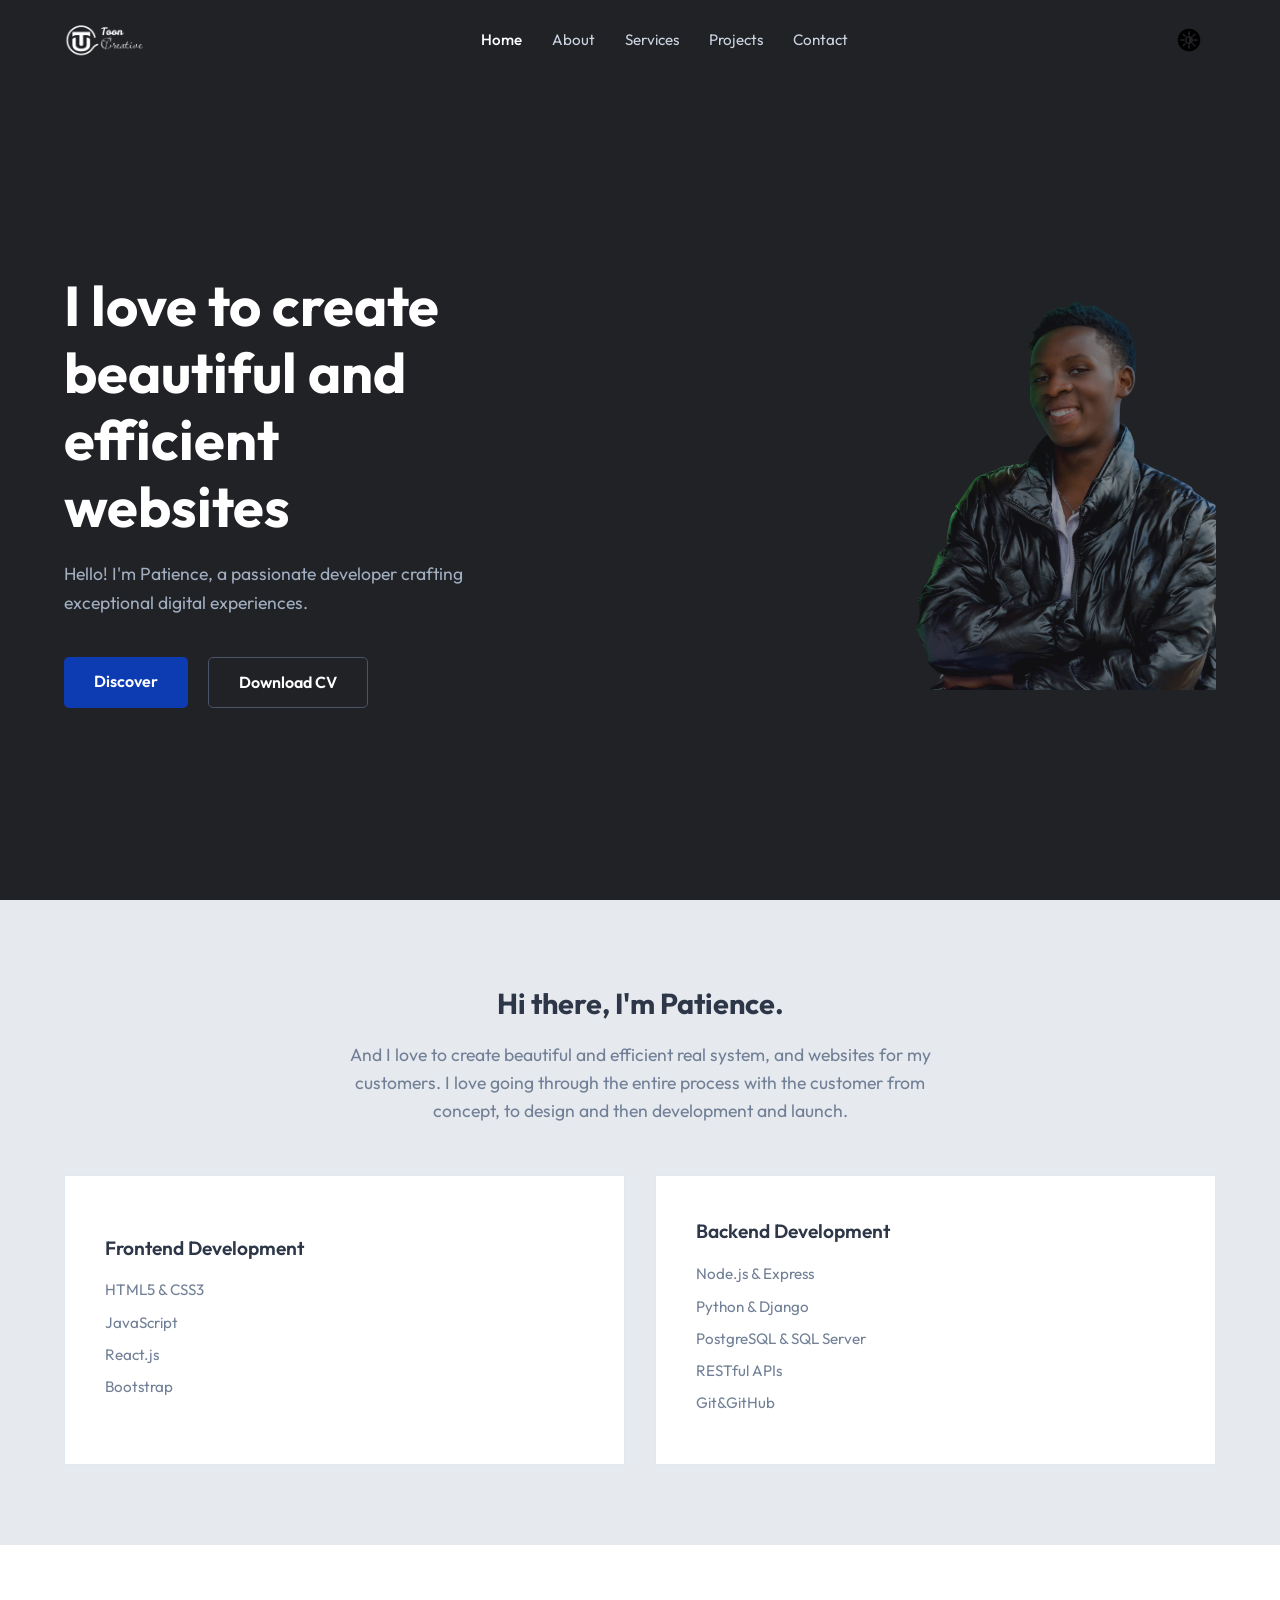
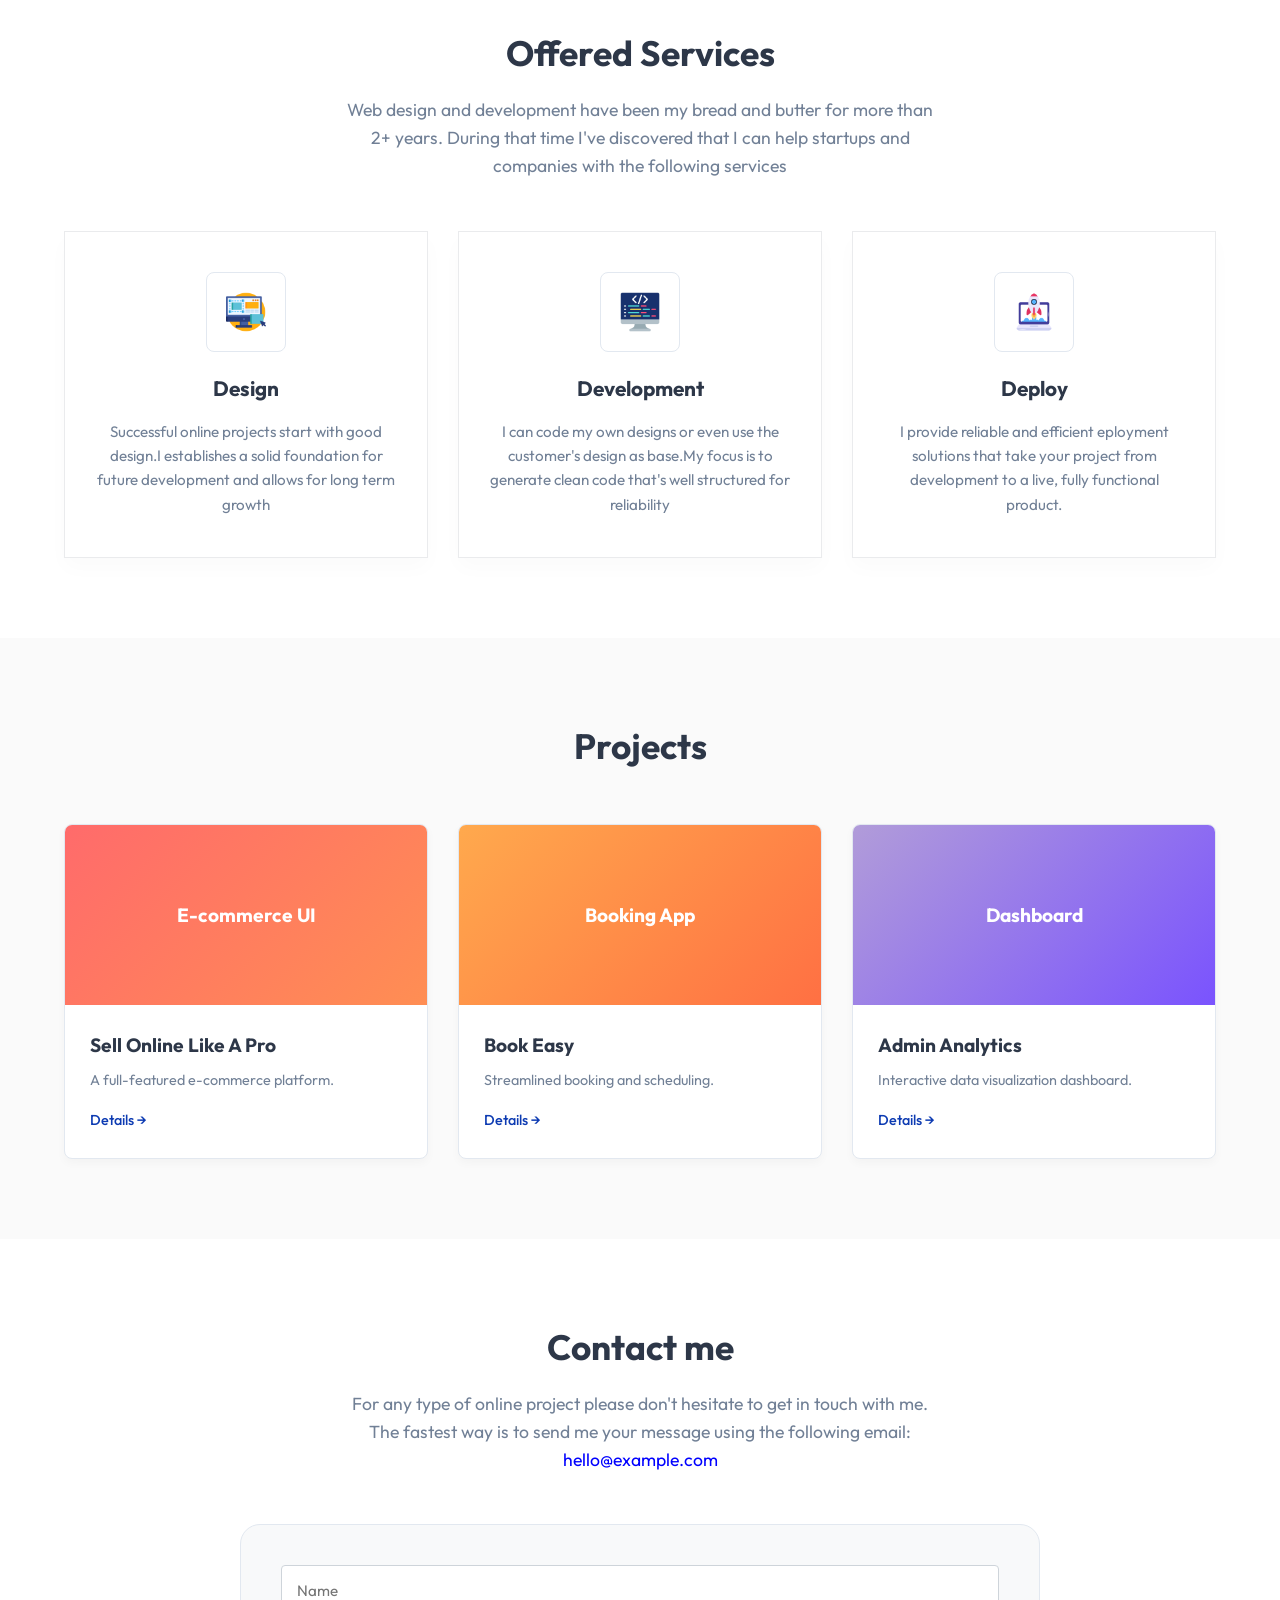
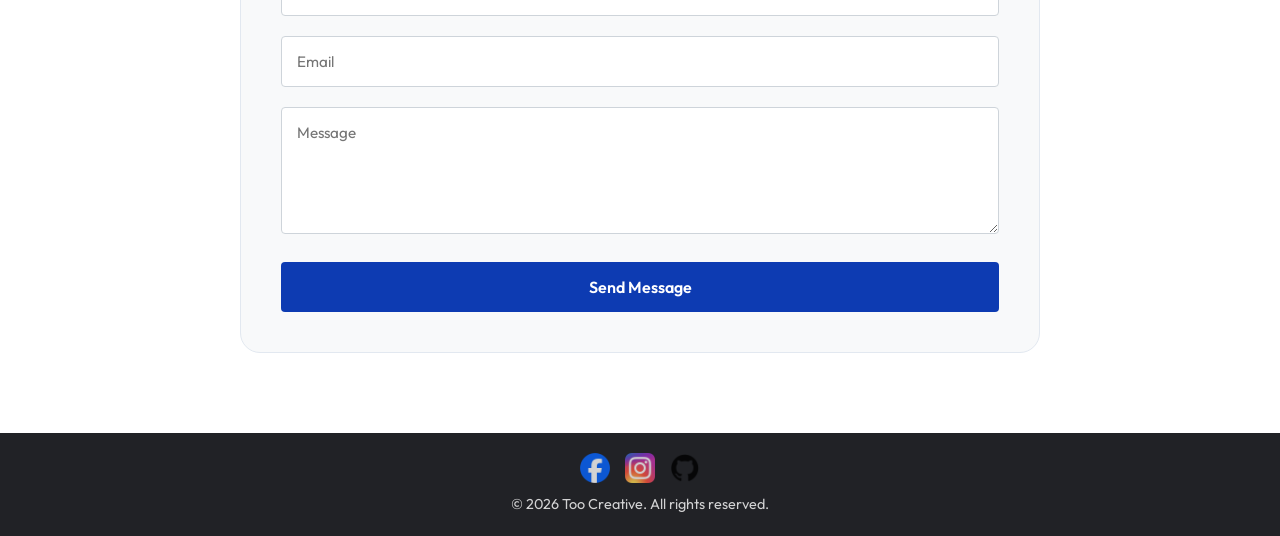
==== projcet.html @ c30c7348 "feat: initialize personal portfolio website with responsive layout" ====
<!DOCTYPE html>
<html lang="en">
<head>
    <meta charset="UTF-8">
    <meta name="viewport" content="width=device-width, initial-scale=1.0">
    <link rel="preconnect" href="https://fonts.googleapis.com">
    <link rel="preconnect" href="https://fonts.gstatic.com" crossorigin>
    <link href="https://fonts.googleapis.com/css2?family=Outfit:wght@300;400;500;600;700&display=swap" rel="stylesheet">
    <link rel="stylesheet" href="style.css">
    <title>Portfolio - Patience</title>
</head>
<body >
    <!-- Navbar -->
    <nav class="nav-bar">
        <div class="container nav-container">
            <div class="logo">
                <img src="images/Screenshot 2026-04-03 215247.png" alt="Logo">
            </div>
            
            <div class="nav-links">
                <a href="#home" class="link active">Home</a>
                <a href="#about" class="link">About</a>
                <a href="#services" class="link">Services</a>
                <a href="#projects" class="link">Projects</a>
                <a href="#contact" class="link">Contact</a>
            </div>
            <div class="nav-actions">
                <button class="theme-toggle" aria-label="Toggle Theme" style="background: none; border: none; cursor: pointer; color: white; display:flex; align-items:center; margin-right: 15px;">
                    <img id="theme-icon" src="images/mode.png" alt="Toggle Theme" style="width: 24px; height: auto;">
                </button>
                <button class="menu-toggle" aria-label="Toggle Menu">
                    <span></span>
                    <span></span>
                    <span></span>
                </button>
            </div>
        </div>
    </nav>

    <!-- Hero Section -->
    <section id="home" class="hero">
        <div class="container hero-container">
            <div class="hero-content">
                <h1>I love to create<br>beautiful and<br>efficient websites</h1>
                <p>Hello! I'm Patience, a passionate developer crafting exceptional digital experiences.</p>
                <div class="btn-group">
                    <a href="#projects" class="btn btn-primary">Discover</a>
                    <a href="#" class="btn btn-secondary">Download CV</a>
                </div>
            </div>
            <div class="hero-image">
                <img src="images/Image portfolio.jpg" alt="Patience Portrait">
            </div>
        </div>
    </section>

    <!-- Skills Section -->
    <section id="about" class="skills section-padding">
        <div class="container">
            <div class="section-title">
                <h2>Hi there, I'm Patience.</h2>
                <p>And I love to create beautiful and efficient real system, and websites for my customers. I love going through the entire process with the customer from concept, to design and then development and launch.</p>
            </div>
            
            <div class="skills-grid">
                <div class="skill-card">
                    <h3>Frontend Development</h3>
                    <ul>
                        <li>HTML5 & CSS3</li>
                        <li>JavaScript</li>
                        <li>React.js</li>
                        <li>Bootstrap</li>
                    </ul>
                </div>
                <div class="skill-card">
                    <h3>Backend Development</h3>
                    <ul>
                        <li>Node.js & Express</li>
                        <li>Python & Django</li>
                        <li>PostgreSQL & SQL Server</li>
                        <li>RESTful APIs</li>
                        <li>Git&GitHub</li>
                    </ul>
                </div>
            </div>
        </div>
    </section>

    <!-- Services Section -->
    <section id="services" class="services section-padding">
        <div class="container">
            <div class="section-title">
                <h2>Offered Services</h2>
                <p>Web design and development have been my bread and butter for more than 2+ years. During that time I've discovered that 
                    I can help startups and companies with the following services</p>
            </div>
            <div class="services-grid">
                <div class="service-card">
                    <div class="service-icon"><img src="images/ux.png" alt="Design" style="width:40px; height:auto;"></div>
                    <h3>Design</h3>
                    <p>Successful online projects start with good design.I establishes a solid foundation for future development and allows for long term growth</p>
                </div>
                <div class="service-card">
                    <div class="service-icon"><img src="images/programming.png" alt="Development" style="width:40px; height:auto;"></div>
                    <h3>Development</h3>
                    <p>I can code my own designs or even use the customer's design as base.My focus is to generate clean code that's well structured for reliability</p>
                </div>
                <div class="service-card">
                    <div class="service-icon"><img src="images/launch.png" alt="Deploy" style="width:40px; height:auto;"></div>
                    <h3>Deploy</h3>
                    <p>I provide reliable and efficient eployment solutions that take your project from development to a live, fully functional product.</p>
                </div>
            </div>
        </div>
    </section>

    <!-- Projects Section -->
    <section id="projects" class="projects section-padding">
        <div class="container">
            <div class="section-title">
                <h2>Projects</h2>
            </div>
            <div class="projects-grid">
                <div class="project-card">
                    <div class="project-img bg-pink">
                        <div class="placeholder">E-commerce UI</div>
                    </div>
                    <div class="project-info">
                        <h3>Sell Online Like A Pro</h3>
                        <p>A full-featured e-commerce platform.</p>
                        <a href="#" class="details-link">Details →</a>
                    </div>
                </div>
                <div class="project-card">
                    <div class="project-img bg-orange">
                        <div class="placeholder">Booking App</div>
                    </div>
                    <div class="project-info">
                        <h3>Book Easy</h3>
                        <p>Streamlined booking and scheduling.</p>
                        <a href="#" class="details-link">Details →</a>
                    </div>
                </div>
                <div class="project-card">
                    <div class="project-img bg-purple">
                        <div class="placeholder">Dashboard</div>
                    </div>
                    <div class="project-info">
                        <h3>Admin Analytics</h3>
                        <p>Interactive data visualization dashboard.</p>
                        <a href="#" class="details-link">Details →</a>
                    </div>
                </div>
            </div>
        </div>
    </section>

    <!-- Contact Section -->
    <section id="contact" class="contact section-padding">
        <div class="container">
            <div class="section-title">
                <h2>Contact me</h2>
                <p>For any type of online project please don't hesitate to get in touch with me. The fastest way is to send me your message using the following email: <a href="mailto:hello@example.com" style="color: blue;">hello@example.com</a></p>
            </div>
            <div class="contact-form-container">
                <form class="contact-form">
                    <div class="form-group">
                        <input type="text" placeholder="Name" required>
                    </div>
                    <div class="form-group">
                        <input type="email" placeholder="Email" required>
                    </div>
                    <div class="form-group">
                        <textarea placeholder="Message" rows="5" required></textarea>
                    </div>
                    <button type="submit" class="btn btn-primary submit-btn">Send Message</button>
                </form>
            </div>
        </div>
    </section>

    <!-- Footer -->
    <footer>
        <div class="container footer-container">
            <div class="social-links" style="display: flex; gap: 15px; align-items: center;">
                <a href="#" aria-label="Facebook"><img src="images/facebook-round-color-icon.png" alt="Facebook" style="width: 30px; height: auto;"></a>
                <a href="#" aria-label="Instagram"><img src="images/ig-instagram-icon.png" alt="Instagram" style="width: 30px; height: auto;"></a>
                <a href="#" aria-label="GitHub"><img src="images/github-icon.png" alt="GitHub" style="width: 30px; height: auto;"></a>
            </div>
            <p>&copy; 2026 Too Creative. All rights reserved.</p>
        </div>
    </footer>
    <script src="images/index.js"></script>

</body>
</html>
---- style.css ----
:root {
    --bg-dark: #212226;
    --bg-light-grey: #F8F9FA;
    --bg-white: #FFFFFF;
    
    --text-dark: #2D3748;
    --text-light: #FFFFFF;
    --text-muted: #718096;
    
    --primary-blue: #0D3BB2;
    --primary-blue-hover: #1e52d8;
    --btn-dark: #212226;
    
    --border-color: #E2E8F0;
    --card-shadow: 0 4px 6px rgba(0, 0, 0, 0.05);
    
    font-size: 16px;
    scroll-behavior: smooth;
}

* {
    margin: 0;
    padding: 0;
    box-sizing: border-box;
    font-family: 'Outfit', sans-serif;
}

body {
    background-color: var(--bg-white);
    color: var(--text-dark);
    line-height: 1.6;
    overflow-x: hidden;
}

a {
    text-decoration: none;
    color: inherit;
    transition: all 0.3s ease;
}

ul {
    list-style: none;
}

img {
    max-width: 100%;
    height: auto;
    display: block;
}

.container {
    width: 90%;
    max-width: 1200px;
    margin: 0 auto;
}

.section-padding {
    padding: 80px 0;
}

.section-title {
    text-align: center;
    margin-bottom: 50px;
}

.section-title h2 {
    font-size: 2.2rem;
    margin-bottom: 15px;
    font-weight: 700;
    color: var(--text-dark);
}

.section-title p {
    color: var(--text-muted);
    font-size: 1.1rem;
    max-width: 600px;
    margin: 0 auto;
}

/* Navbar */
.nav-bar {
    position: absolute;
    top: 0;
    left: 0;
    width: 100%;
    background-color: transparent;
    z-index: 1000;
}

.nav-container {
    display: flex;
    justify-content: space-between;
    align-items: center;
    height: 80px;
}

.logo {
    display: flex;
    align-items: center;
    gap: 10px;
}

.logo img {
    height: 40px;
    width: auto;
    object-fit: contain;
}

.logo-text {
    font-size: 1.2rem;
    font-weight: 600;
    color: var(--text-light);
}

.nav-links {
    display: flex;
    gap: 30px;
}

.link {
    font-weight: 400;
    color: #cbd5e1;
    font-size: 0.95rem;
}

.link:hover, .link.active {
    color: var(--text-light);
    font-weight: 500;
}

/* Menu Toggle (Mobile) */
.menu-toggle {
    display: none;
    background: transparent;
    border: none;
    cursor: pointer;
    flex-direction: column;
    gap: 6px;
}

.menu-toggle span {
    width: 30px;
    height: 3px;
    background-color: var(--text-light);
    border-radius: 3px;
    transition: all 0.3s;
}

.theme-toggle:hover {
    transform: scale(1.1);
}

.nav-actions {
    display: flex;
    align-items: center;
    gap: 15px; /* Spacing between toggle and menu on mobile */
}

/* Hero Section */
.hero {
    min-height: 100vh;
    display: flex;
    align-items: center;
    background-color: var(--bg-dark);
    color: var(--text-light);
    padding-top: 80px;
}

.hero-container {
    display: flex;
    align-items: center;
    justify-content: space-between;
    gap: 50px;
}

.hero-content {
    flex: 1;
    width: 100%;
}

.hero-content h1 {
    font-size: 3.5rem;
    line-height: 1.2;
    margin-bottom: 20px;
    font-weight: 700;
    color: var(--text-light);
}

.hero-content p {
    font-size: 1.1rem;
    color: #a0aec0;
    margin-bottom: 40px;
    max-width: 500px;
}

.btn-group {
    display: flex;
    gap: 20px;
}

.btn {
    padding: 12px 30px;
    border-radius: 5px;
    font-weight: 600;
    font-size: 1rem;
    cursor: pointer;
    text-align: center;
    border: none;
    transition: all 0.3s;
}

.btn-primary {
    background-color: var(--primary-blue);
    color: var(--text-light);
}

.btn-primary:hover {
    background-color: var(--primary-blue-hover);
}

.btn-secondary {
    background-color: var(--btn-dark);
    color: var(--text-light);
    border: 1px solid #4a5568;
}

.btn-secondary:hover {
    background-color: #2d3748;
}

.hero-image {
    flex: 1.5;
    display: flex;
    justify-content: flex-end;
    align-items: flex-end; 
}

.hero-image img {
    width: 100%;
    max-width: 600px;
    height: auto;
    object-fit: contain;
}

/* Skills Section */
.skills {
    background-color: #E6E9EE; 
}

.skills .section-title h2 {
    color: var(--text-dark);
    font-size: 1.8rem;
}

.skills .section-title p {
    color: var(--text-muted);
}

.skills-grid {
    display: grid;
    grid-template-columns: repeat(auto-fit, minmax(300px, 1fr));
    gap: 30px;
}

.skill-card {
    background-color: var(--bg-white);
    padding: 40px;
    border-radius: 0;
    border: 1px solid var(--border-color);
    box-shadow: none;
    display: flex;
    flex-direction: column;
    justify-content: center;
    align-items: flex-start;
}

.skill-card h3 {
    margin-bottom: 15px;
    font-size: 1.2rem;
    color: var(--text-dark);
    font-weight: 600;
}

.skill-card ul li {
    font-size: 0.95rem;
    margin-bottom: 8px;
    color: var(--text-muted);
}

/* Services */
.services {
    background-color: var(--bg-white);
}

.services-grid {
    display: grid;
    grid-template-columns: repeat(3, 1fr);
    gap: 30px;
}

.service-card {
    background-color: var(--bg-white);
    padding: 40px 30px;
    border-radius: 0;
    text-align: center;
    border: 1px solid #eaebed;
    box-shadow: 0 10px 20px rgba(0,0,0,0.02);
}

.service-icon {
    font-size: 2.5rem;
    margin-bottom: 20px;
    display: inline-flex;
    justify-content: center;
    align-items: center;
    width: 80px;
    height: 80px;
    border: 1px solid var(--border-color);
    border-radius: 8px;
}

.service-card h3 {
    margin-bottom: 15px;
    font-size: 1.3rem;
    color: var(--text-dark);
}

.service-card p {
    color: var(--text-muted);
    font-size: 0.95rem;
}

/* Projects */
.projects {
    background-color: #FAFAFA; /* Very light background for contrast */
}

.projects-grid {
    display: grid;
    grid-template-columns: repeat(auto-fit, minmax(300px, 1fr));
    gap: 30px;
}

.project-card {
    background-color: var(--bg-white);
    border-radius: 8px;
    overflow: hidden;
    border: 1px solid var(--border-color);
    box-shadow: 0 4px 10px rgba(0,0,0,0.03);
}

.project-img {
    height: 180px;
    display: flex;
    align-items: center;
    justify-content: center;
    color: white;
    font-size: 1.2rem;
    font-weight: bold;
}

.bg-pink { background: linear-gradient(135deg, #FF6B6B, #FF8E53); }
.bg-orange { background: linear-gradient(135deg, #FFA94D, #FF7043); }
.bg-purple { background: linear-gradient(135deg, #B19CD9, #7A53FE); }

.project-info {
    padding: 25px;
}

.project-info h3 {
    font-size: 1.2rem;
    margin-bottom: 8px;
    color: var(--text-dark);
}

.project-info p {
    color: var(--text-muted);
    margin-bottom: 15px;
    font-size: 0.9rem;
}

.details-link {
    color: var(--primary-blue);
    font-weight: 500;
    font-size: 0.9rem;
}

.details-link:hover {
    text-decoration: underline;
}

/* Contact */
.contact {
    background-color: var(--bg-white);
}

.contact-form-container {
    max-width: 800px;
    margin: 0 auto;
    background-color: var(--bg-light-grey);
    padding: 40px;
    border-radius: 20px;
    border: 1px solid var(--border-color);
}

.form-group {
    margin-bottom: 20px;
}

.form-group input,
.form-group textarea {
    width: 100%;
    padding: 15px;
    background-color: var(--bg-white);
    border: 1px solid #ced4da;
    border-radius: 4px;
    color: var(--text-dark);
    font-size: 0.95rem;
}

.form-group input:focus,
.form-group textarea:focus {
    outline: none;
    border-color: var(--primary-blue);
}

.submit-btn {
    width: 100%;
    border-radius: 4px;
    padding: 15px;
    font-size: 1rem;
    background-color: var(--primary-blue);
    color: white;
    border: none;
    cursor: pointer;
    font-weight: 600;
}

.submit-btn:hover {
    background-color: var(--primary-blue-hover);
}

/* Footer */
footer {
    padding: 20px 0;
    text-align: center;
    background-color: var(--bg-dark);
    color: white;
}

.social-links {
    display: flex;
    justify-content: center;
    gap: 20px;
    margin-bottom: 10px;
}

.social-links a {
    color: white;
    font-size: 1.2rem;
    opacity: 0.8;
}

.social-links a:hover {
    opacity: 1;
}

footer p {
    font-size: 0.9rem;
    opacity: 0.8;
}

/* Media Queries for Responsiveness */
@media screen and (max-width: 992px) {
    .section-padding {
        padding: 60px 0;
    }
    .hero {
        min-height: auto;
        padding-top: 140px;
        padding-bottom: 60px;
    }
    .hero-content h1 {
        font-size: 2.8rem;
    }
    .hero-image img {
        max-width: 320px;
    }
    .services-grid {
        grid-template-columns: repeat(2, 1fr);
    }
}

@media screen and (max-width: 768px) {
    .menu-toggle {
        display: flex;
    }
    
    .nav-bar {
        background-color: var(--bg-dark);
        position: fixed;
    }
    
    .logo-text, .menu-toggle span {
        color: var(--text-light);
    }
    
    .nav-links {
        position: fixed;
        top: 80px;
        left: -100%;
        width: 100%;
        height: calc(100vh - 80px);
        background-color: var(--bg-dark);
        flex-direction: column;
        align-items: center;
        padding-top: 50px;
        transition: left 0.3s ease;
    }
    
    .nav-links.show {
        left: 0;
    }
    
    .section-padding {
        padding: 40px 0;
    }

    .hero {
        min-height: auto;
        padding-top: 100px;
        padding-bottom: 30px;
    }

    .hero-container {
        flex-direction: column;
        text-align: center;
        padding-top: 20px;
        align-items: center;
    }
    
    .hero-content {
        max-width: 100%;
        width: 100%;
    }

    .hero-content p {
        margin: 0 auto 20px;
        font-size: 1.1rem;
    }
    
    .btn-group {
        justify-content: center;
    }

    .hero-image {
        margin-top: 30px;
        margin-left: 0;
        justify-content: center;
        width: 100%;
    }
    
    .hero-image img {
        max-width: 90%;
    }
    
    .hero-content h1 {
        font-size: 2.2rem;
        margin-bottom: 15px;
    }

    .nav-actions {
        gap: 15px;
    }
    
    .services-grid {
        grid-template-columns: 1fr;
    }
}

/* Dark Mode Overrides */
[data-theme="dark"] body {
    background-color: #212226;
    color: #F9FAFB;
}
[data-theme="dark"] .section-title h2 {
    color: #F9FAFB;
}
[data-theme="dark"] .skills {
    background-color: #212226;
}
[data-theme="dark"] .skill-card {
    background-color: #212226;
    border-color: #4B5563;
}
[data-theme="dark"] .skill-card h3 {
    color: #F9FAFB;
}
[data-theme="dark"] .services {
    background-color: #212226;
}
[data-theme="dark"] .service-card {
    background-color: #212226;
    border-color: #374151;
}
[data-theme="dark"] .service-card h3 {
    color: #F9FAFB;
}
[data-theme="dark"] .projects {
    background-color: #212226;
}
[data-theme="dark"] .project-card {
    background-color: #212226;
    border-color: #4B5563;
}
[data-theme="dark"] .project-info h3 {
    color: #F9FAFB;
}
[data-theme="dark"] .contact {
    background-color: #212226;
}
[data-theme="dark"] .contact-form-container {
    background-color: #212226;
    border-color: #4B5563;
}
[data-theme="dark"] .form-group input,
[data-theme="dark"] .form-group textarea {
    background-color: #212226;
    border-color: #4B5563;
    color: #F9FAFB;
}
[data-theme="dark"] .btn-secondary {
    background-color: #212226;
}
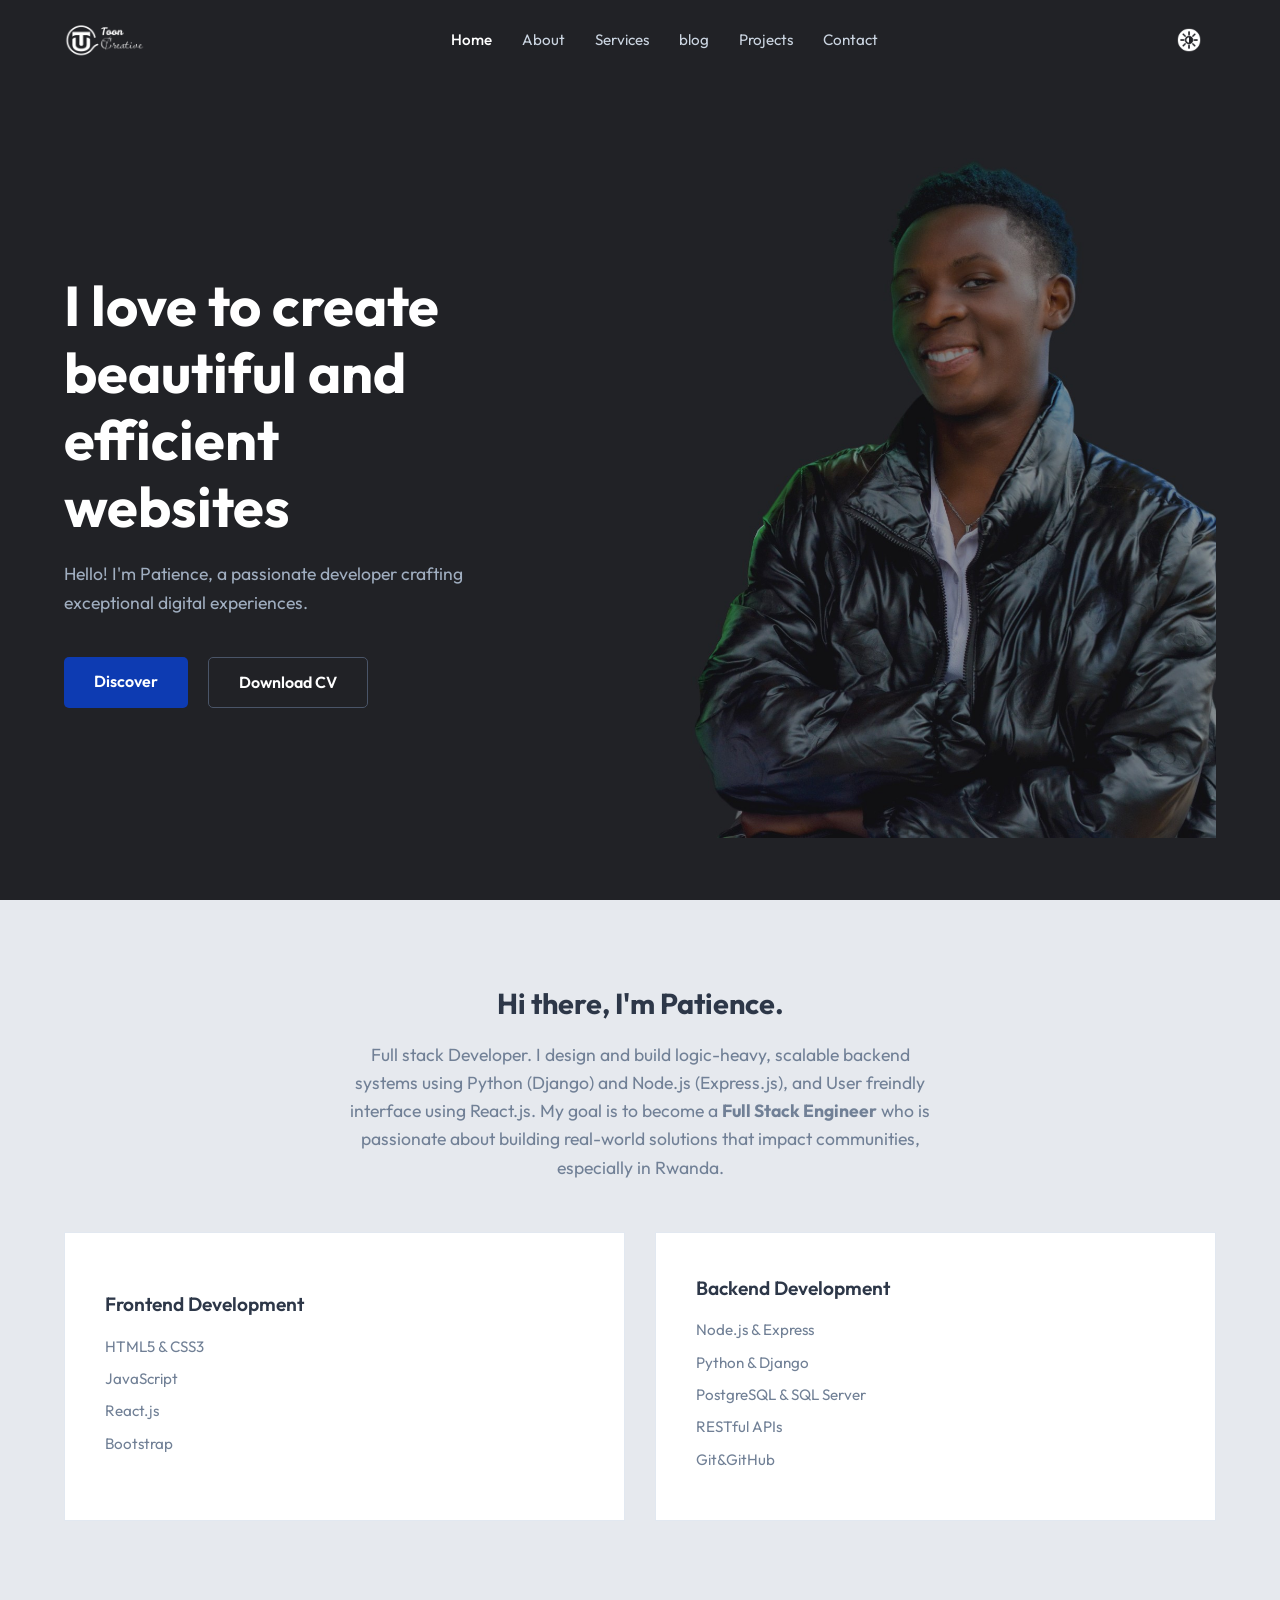
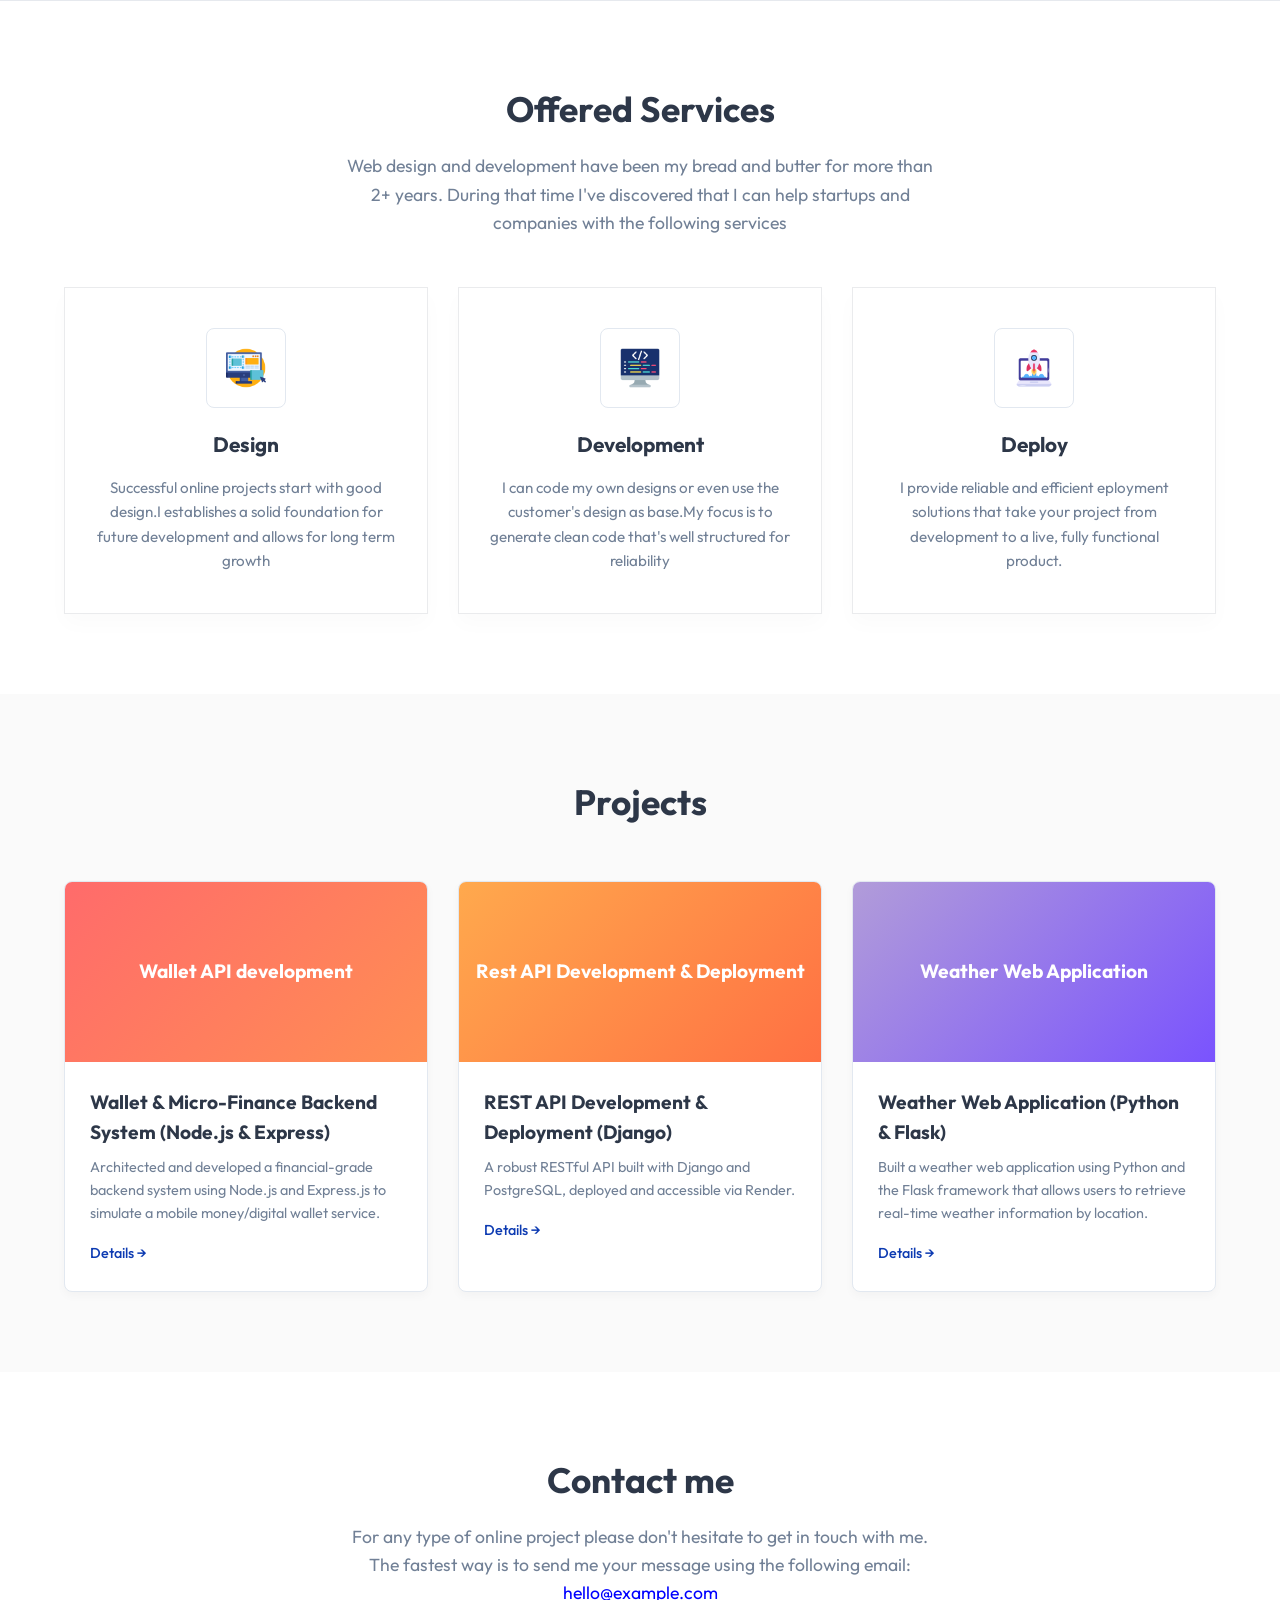
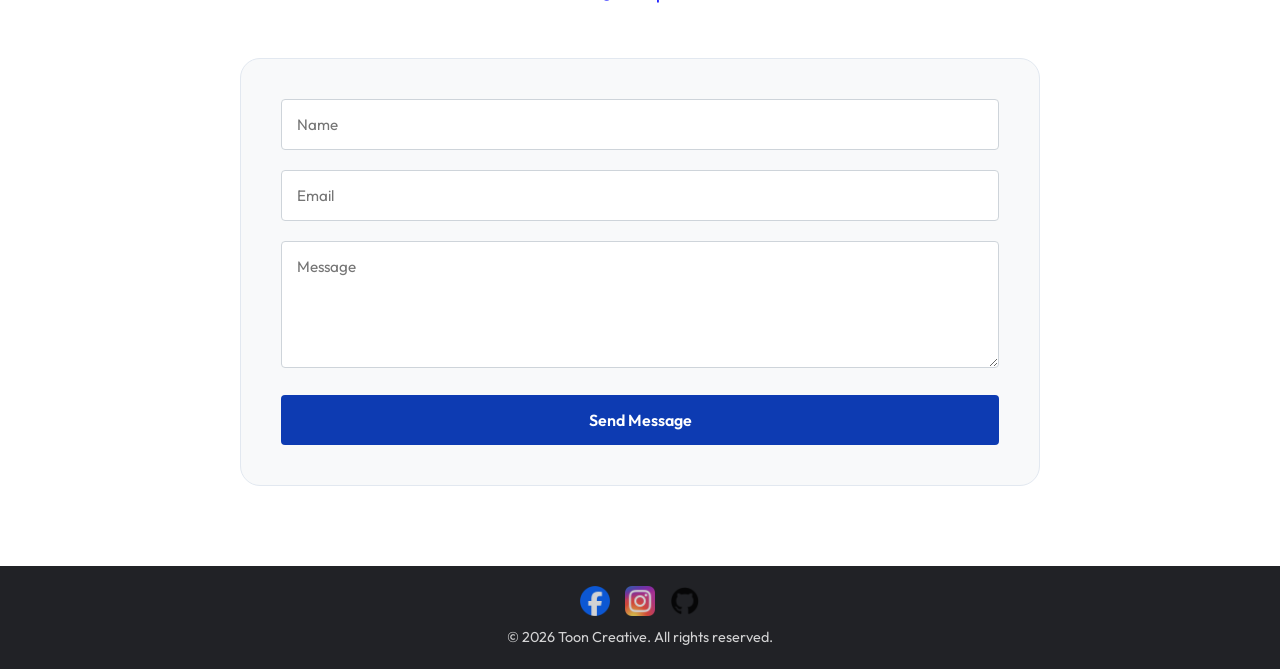
==== commit 86125524: "fix: images issue and add links" ====
--- a/projcet.html
+++ b/projcet.html
@@ -21,6 +21,7 @@
                 <a href="#home" class="link active">Home</a>
                 <a href="#about" class="link">About</a>
                 <a href="#services" class="link">Services</a>
+                <a href="#blog" class="link">blog</a>
                 <a href="#projects" class="link">Projects</a>
                 <a href="#contact" class="link">Contact</a>
             </div>
@@ -45,7 +46,7 @@
                 <p>Hello! I'm Patience, a passionate developer crafting exceptional digital experiences.</p>
                 <div class="btn-group">
                     <a href="#projects" class="btn btn-primary">Discover</a>
-                    <a href="#" class="btn btn-secondary">Download CV</a>
+                    <a href="https://drive.google.com/file/d/1nlRH454EWILKadph4BNVuAgpWPdBqZ8s/view?usp=sharing" class="btn btn-secondary">Download CV</a>
                 </div>
             </div>
             <div class="hero-image">
@@ -59,7 +60,7 @@
         <div class="container">
             <div class="section-title">
                 <h2>Hi there, I'm Patience.</h2>
-                <p>And I love to create beautiful and efficient real system, and websites for my customers. I love going through the entire process with the customer from concept, to design and then development and launch.</p>
+                <p>Full stack Developer. I design and build logic-heavy, scalable backend systems using Python (Django) and Node.js (Express.js), and User freindly interface using React.js. My goal is to become a <b>Full Stack Engineer</b> who is passionate about building real-world solutions that impact communities, especially in Rwanda.</p>
             </div>
             
             <div class="skills-grid">
@@ -123,32 +124,32 @@
             <div class="projects-grid">
                 <div class="project-card">
                     <div class="project-img bg-pink">
-                        <div class="placeholder">E-commerce UI</div>
+                        <div class="placeholder">Wallet API development</div>
                     </div>
                     <div class="project-info">
-                        <h3>Sell Online Like A Pro</h3>
-                        <p>A full-featured e-commerce platform.</p>
-                        <a href="#" class="details-link">Details →</a>
+                        <h3>Wallet & Micro-Finance Backend System (Node.js & Express)</h3>
+                        <p>Architected and developed a financial-grade backend system using Node.js and Express.js to simulate a mobile money/digital wallet service.</p>
+                        <a href="https://github.com/uncletoon/wallet-system-api.git" class="details-link">Details →</a>
                     </div>
                 </div>
                 <div class="project-card">
                     <div class="project-img bg-orange">
-                        <div class="placeholder">Booking App</div>
+                        <div class="placeholder">Rest API Development & Deployment</div>
                     </div>
                     <div class="project-info">
-                        <h3>Book Easy</h3>
-                        <p>Streamlined booking and scheduling.</p>
-                        <a href="#" class="details-link">Details →</a>
+                        <h3>REST API Development & Deployment (Django)</h3>
+                        <p>A robust RESTful API built with Django and PostgreSQL, deployed and accessible via Render.</p>
+                        <a href="https://github.com/uncletoon/Django-Rest-Framework-project.git" class="details-link">Details →</a>
                     </div>
                 </div>
                 <div class="project-card">
                     <div class="project-img bg-purple">
-                        <div class="placeholder">Dashboard</div>
+                        <div class="placeholder">Weather Web Application</div>
                     </div>
                     <div class="project-info">
-                        <h3>Admin Analytics</h3>
-                        <p>Interactive data visualization dashboard.</p>
-                        <a href="#" class="details-link">Details →</a>
+                        <h3>Weather Web Application (Python & Flask)</h3>
+                        <p>Built a weather web application using Python and the Flask framework that allows users to retrieve real-time weather information by location. </p>
+                        <a href="https://github.com/uncletoon/python-weather-web-app.git" class="details-link">Details →</a>
                     </div>
                 </div>
             </div>
@@ -185,12 +186,12 @@
             <div class="social-links" style="display: flex; gap: 15px; align-items: center;">
                 <a href="#" aria-label="Facebook"><img src="images/facebook-round-color-icon.png" alt="Facebook" style="width: 30px; height: auto;"></a>
                 <a href="#" aria-label="Instagram"><img src="images/ig-instagram-icon.png" alt="Instagram" style="width: 30px; height: auto;"></a>
-                <a href="#" aria-label="GitHub"><img src="images/github-icon.png" alt="GitHub" style="width: 30px; height: auto;"></a>
+                <a href="https://github.com/uncletoon" aria-label="GitHub"><img src="images/github-icon.png" alt="GitHub" style="width: 30px; height: auto;"></a>
             </div>
-            <p>&copy; 2026 Too Creative. All rights reserved.</p>
+            <p>&copy; 2026 Toon Creative. All rights reserved.</p>
         </div>
     </footer>
-    <script src="images/index.js"></script>
+    <script src="index.js"></script>
 
 </body>
 </html>
